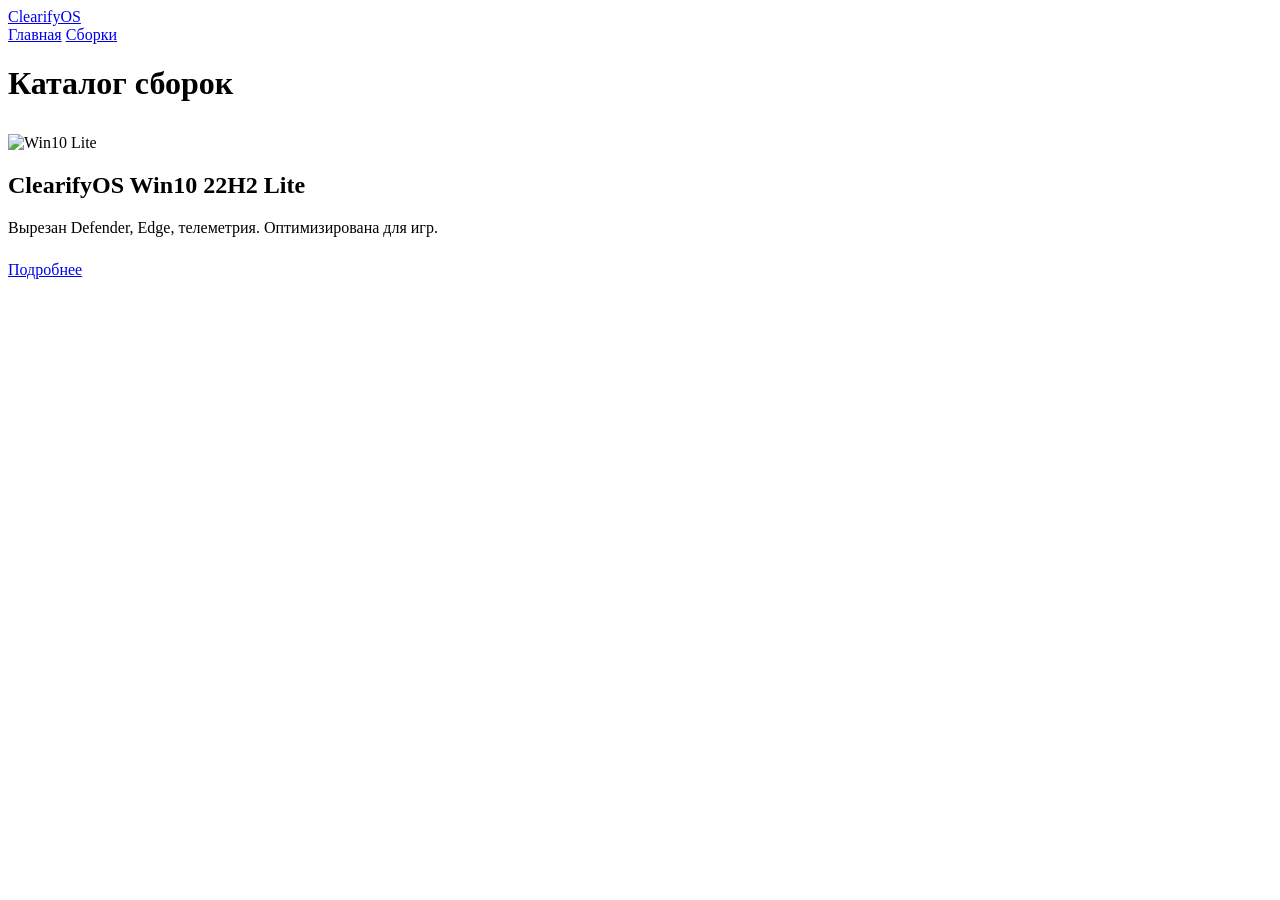
==== builds/index.html @ 61bd9ba1 "Layout The website layout was created in the MD3 style (via Gemini)" ====
<!DOCTYPE html>
<html lang="ru">
<head>
    <meta charset="UTF-8">
    <meta name="viewport" content="width=device-width, initial-scale=1.0">
    <title>Сборки - ClearifyOS</title>
    <link rel="stylesheet" href="/ClearifyOS/style.css">
</head>
<body>

    <header>
        <a href="/ClearifyOS" class="logo">ClearifyOS</a>
        <nav>
            <a href="/ClearifyOS/">Главная</a>
            <a href="/ClearifyOS/builds" class="active">Сборки</a>
        </nav>
    </header>

    <main>
        <h1 style="margin-bottom: 32px; font-size: 32px;">Каталог сборок</h1>

        <div class="builds-grid">
            <div class="card">
                <img src="https://placehold.co/600x337/E1E2E8/44474E?text=Win10+Lite" alt="Win10 Lite">
                <div class="card-content">
                    <h2 class="card-title">ClearifyOS Win10 22H2 Lite</h2>
                    <p style="color: var(--md-sys-color-on-surface-variant); margin-bottom: 24px;">Вырезан Defender, Edge, телеметрия. Оптимизирована для игр.</p>
                    <a href="/ClearifyOS/builds/win11_25h2" class="btn btn-tonal">Подробнее</a>
                </div>
            </div>

            <!-- <div class="card">
                <img src="https://placehold.co/600x337/E1E2E8/44474E?text=Win11+Gaming" alt="Win11 Gaming">
                <div class="card-content">
                    <h2 class="card-title">ClearifyOS Win11 Gaming</h2>
                    <p style="color: var(--md-sys-color-on-surface-variant); margin-bottom: 24px;">Отличный FPS, вырезан весь UWP-мусор. Только локальная учетная запись.</p>
                    <a href="build.html" class="btn btn-tonal">Подробнее</a>
                </div>
            </div> -->
        </div>
    </main>

</body>
</html>
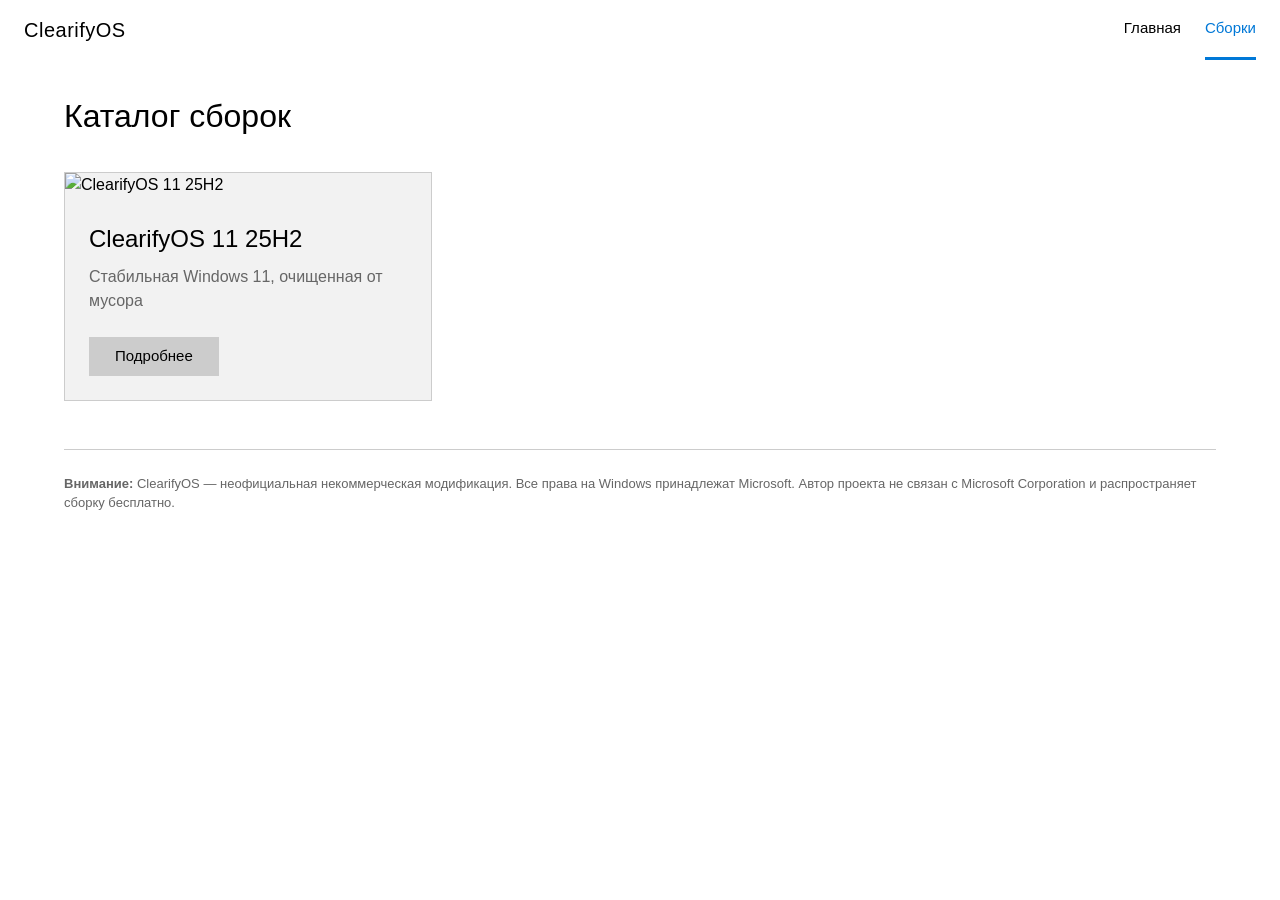
==== commit 71f5a45b: "Add 404 page, images and update UI/style Add a custom 404 error page and new image assets (build scr" ====
--- a/builds/index.html
+++ b/builds/index.html
@@ -3,16 +3,16 @@
 <head>
     <meta charset="UTF-8">
     <meta name="viewport" content="width=device-width, initial-scale=1.0">
-    <title>Сборки - ClearifyOS</title>
-    <link rel="stylesheet" href="/ClearifyOS/style.css">
+    <title>ClearifyOS - Все борки</title>
+    <link rel="stylesheet" href="/style.css">
 </head>
 <body>
 
     <header>
-        <a href="/ClearifyOS" class="logo">ClearifyOS</a>
+        <a href="/" class="logo">ClearifyOS</a>
         <nav>
-            <a href="/ClearifyOS/">Главная</a>
-            <a href="/ClearifyOS/builds" class="active">Сборки</a>
+            <a href="/">Главная</a>
+            <a href="/builds" class="active">Сборки</a>
         </nav>
     </header>
 
@@ -21,11 +21,11 @@
 
         <div class="builds-grid">
             <div class="card">
-                <img src="https://placehold.co/600x337/E1E2E8/44474E?text=Win10+Lite" alt="Win10 Lite">
+                <img src="https://raw.githubusercontent.com/ItzMrazotyaLin/ClearifyOS/refs/heads/main/builds/win11_25h2/cos_25h2_2.png" alt="ClearifyOS 11 25H2">
                 <div class="card-content">
-                    <h2 class="card-title">ClearifyOS Win10 22H2 Lite</h2>
-                    <p style="color: var(--md-sys-color-on-surface-variant); margin-bottom: 24px;">Вырезан Defender, Edge, телеметрия. Оптимизирована для игр.</p>
-                    <a href="/ClearifyOS/builds/win11_25h2" class="btn btn-tonal">Подробнее</a>
+                    <h2 class="card-title">ClearifyOS 11 25H2</h2>
+                    <p style="color: var(--md-sys-color-on-surface-variant); margin-bottom: 24px;">Стабильная Windows 11, очищенная от мусора</p>
+                    <a href="/builds/win11_25h2" class="btn btn-tonal">Подробнее</a>
                 </div>
             </div>
 
@@ -38,6 +38,9 @@
                 </div>
             </div> -->
         </div>
+        <div class="disclaimer">
+            <strong>Внимание:</strong> ClearifyOS — неофициальная некоммерческая модификация. Все права на Windows принадлежат Microsoft. Автор проекта не связан с Microsoft Corporation и распространяет сборку бесплатно.
+        </div>
     </main>
 
 </body>
--- a/style.css
+++ b/style.css
@@ -0,0 +1,353 @@
+:root {
+    --bg-page: #FFFFFF;
+    --bg-surface: #F2F2F2;
+    --text-primary: #000000;
+    --text-secondary: #666666;
+    
+    --accent: #0078D7;
+    --accent-pressed: #005A9E;
+    
+    --border-color: #CCCCCC;
+    --border-hover: #000000;
+    
+    --btn-bg: #CCCCCC;
+    --btn-text: #000000;
+    --btn-active-bg: #999999;
+    --btn-active-text: #000000;
+
+    --md-sys-color-on-surface-variant: var(--text-secondary);
+    --md-sys-color-surface-variant: var(--bg-surface);
+    --md-sys-color-on-background: var(--text-primary);
+    --md-sys-color-primary: var(--accent);
+    --md-sys-shape-corner-extra-large: 0px;
+    --md-sys-shape-corner-large: 0px;
+    --md-sys-shape-corner-full: 0px;
+}
+
+@media (prefers-color-scheme: dark) {
+    :root {
+        --bg-page: #000000;
+        --bg-surface: #1F1F1F;
+        --text-primary: #FFFFFF;
+        --text-secondary: #CCCCCC;
+        
+        --border-color: #333333;
+        --border-hover: #FFFFFF;
+        
+        --btn-bg: #333333;
+        --btn-text: #FFFFFF;
+        --btn-active-bg: #666666;
+        --btn-active-text: #FFFFFF;
+    }
+}
+
+* {
+    box-sizing: border-box;
+    margin: 0;
+    padding: 0;
+}
+
+body {
+    font-family: "Segoe UI", "Segoe WP", -apple-system, BlinkMacSystemFont, Roboto, sans-serif;
+    background-color: var(--bg-page);
+    color: var(--text-primary);
+    line-height: 1.5;
+    -webkit-font-smoothing: antialiased;
+}
+
+h1, h2, h3, h4, h5, h6, .card-title, .logo {
+    font-family: "Segoe UI Light", "Segoe UI", sans-serif;
+    font-weight: 300;
+}
+
+::-webkit-scrollbar { width: 14px; height: 14px; }
+::-webkit-scrollbar-track { background: var(--bg-page); }
+::-webkit-scrollbar-thumb { 
+    background: var(--btn-bg); 
+    border: 3px solid var(--bg-page); 
+}
+::-webkit-scrollbar-thumb:hover { background: var(--text-secondary); }
+
+::selection {
+    background-color: var(--accent);
+    color: #FFFFFF;
+}
+
+header {
+    background-color: var(--bg-page);
+    padding: 0 24px;
+    display: flex;
+    justify-content: space-between;
+    align-items: center;
+    position: sticky;
+    top: 0;
+    z-index: 100;
+    height: 60px;
+}
+
+.logo {
+    font-size: 20px;
+    color: var(--text-primary);
+    text-decoration: none;
+    letter-spacing: 0.5px;
+}
+
+nav {
+    display: flex;
+    height: 100%;
+}
+
+nav a {
+    text-decoration: none;
+    color: var(--text-primary);
+    font-weight: 400;
+    font-size: 15px;
+    margin-left: 24px;
+    display: flex;
+    align-items: center;
+    border-bottom: 3px solid transparent;
+}
+
+nav a:hover {
+    color: var(--text-secondary);
+}
+
+nav a.active {
+    color: var(--accent);
+    border-bottom: 3px solid var(--accent);
+}
+
+main {
+    max-width: 1200px;
+    margin: 0 auto;
+    padding: 32px 24px;
+}
+
+.btn {
+    display: inline-flex;
+    align-items: center;
+    justify-content: center;
+    padding: 6px 24px;
+    min-width: 120px;
+    font-family: "Segoe UI", sans-serif;
+    font-weight: 400;
+    font-size: 15px;
+    text-decoration: none;
+    border: 2px solid transparent;
+    cursor: pointer;
+    transition: transform 0.1s cubic-bezier(0.1, 0.9, 0.2, 1);
+}
+
+.btn-tonal {
+    background-color: var(--btn-bg);
+    color: var(--btn-text);
+}
+
+.btn-tonal:hover {
+    border: 2px solid var(--border-hover);
+}
+
+.btn-tonal:active {
+    background-color: var(--btn-active-bg);
+    color: var(--btn-active-text);
+    border-color: transparent;
+    transform: scale(0.98);
+}
+
+.btn-primary {
+    background-color: var(--accent);
+    color: #FFFFFF;
+}
+
+.btn-primary:hover {
+    border: 2px solid var(--border-hover); 
+}
+
+.btn-primary:active {
+    background-color: var(--accent-pressed);
+    border-color: transparent;
+    transform: scale(0.98);
+}
+
+.slider-container {
+    position: relative;
+    width: 100%;
+    max-width: 900px;
+    margin: 0 auto 48px;
+    border: 1px solid var(--border-color);
+    border-radius: 0;
+    overflow: hidden;
+    background: var(--bg-surface);
+}
+
+.slider-wrapper {
+    display: flex;
+    transition: transform 0.4s ease-in-out;
+}
+
+.slide {
+    min-width: 100%;
+    position: relative;
+}
+
+.slide img {
+    width: 100%;
+    display: block;
+    aspect-ratio: 16/9;
+    object-fit: cover;
+}
+
+.slide-caption {
+    position: absolute;
+    bottom: 0; left: 0; right: 0;
+    background: rgba(0, 0, 0, 0.7);
+    color: #FFFFFF;
+    padding: 16px 24px;
+    font-size: 15px;
+    font-family: "Segoe UI Light", "Segoe UI", sans-serif;
+    font-weight: 300;
+}
+
+.slider-controls {
+    position: absolute;
+    top: 50%;
+    width: 100%;
+    display: flex;
+    justify-content: space-between;
+    transform: translateY(-50%);
+    padding: 0;
+    pointer-events: none;
+}
+
+.slider-btn {
+    pointer-events: auto;
+    width: 48px;
+    height: 48px;
+    border-radius: 0;
+    background: rgba(0, 0, 0, 0.6);
+    color: #FFFFFF;
+    border: 2px solid transparent;
+    cursor: pointer;
+    font-size: 18px;
+    transition: transform 0.1s;
+}
+
+.slider-btn:hover {
+    background: rgba(0, 0, 0, 0.8);
+    border: 2px solid #FFFFFF;
+}
+
+.slider-btn:active {
+    transform: scale(0.95);
+}
+
+.builds-grid {
+    display: grid;
+    grid-template-columns: repeat(auto-fill, minmax(320px, 1fr));
+    gap: 24px;
+}
+
+.card {
+    background-color: var(--bg-surface);
+    border: 1px solid var(--border-color);
+    border-radius: 0;
+    overflow: hidden;
+    transition: outline 0s, transform 0.1s;
+}
+
+.card:active {
+    transform: scale(0.98);
+}
+
+.card img {
+    width: 100%;
+    aspect-ratio: 16/9;
+    object-fit: cover;
+}
+
+.card-content {
+    padding: 24px;
+}
+
+.card-title {
+    font-size: 24px;
+    margin-bottom: 8px;
+    color: var(--text-primary);
+}
+
+.build-header {
+    text-align: left;
+    margin-bottom: 40px;
+}
+
+.build-image {
+    width: 100%;
+    max-width: 800px;
+    border-radius: 0;
+    margin: 0 0 32px 0;
+    display: block;
+    border: 1px solid var(--border-color);
+}
+
+.section-title {
+    font-size: 24px;
+    margin: 32px 0 16px;
+    color: var(--text-primary);
+}
+
+.chip-group {
+    display: flex;
+    flex-wrap: wrap;
+    gap: 8px;
+}
+
+.chip {
+    background: transparent;
+    color: var(--text-primary);
+    padding: 6px 16px;
+    border-radius: 0;
+    font-size: 14px;
+    border: 1px solid var(--border-color);
+}
+
+.notice-box {
+    background: var(--bg-surface);
+    color: var(--text-primary);
+    padding: 16px 20px;
+    border-radius: 0;
+    margin: 24px 0;
+    font-weight: 400;
+    border: 1px solid var(--border-color);
+    border-left: 4px solid var(--accent);
+}
+
+.warning-box {
+    background: var(--bg-surface);
+    color: var(--text-primary);
+    padding: 16px 20px;
+    border-radius: 0;
+    margin: 24px 0;
+    font-weight: 400;
+    border: 1px solid var(--border-color);
+    border-left: 4px solid #D83B01;
+}
+
+.disclaimer {
+    font-size: 13px;
+    color: var(--text-secondary);
+    margin-top: 48px;
+    padding-top: 24px;
+    border-top: 1px solid var(--border-color);
+}
+
+.download-section {
+    margin-top: 40px;
+    display: flex;
+    gap: 16px;
+    justify-content: flex-start;
+}
+
+*:focus-visible {
+    outline: 2px dashed var(--text-primary);
+    outline-offset: 2px;
+}
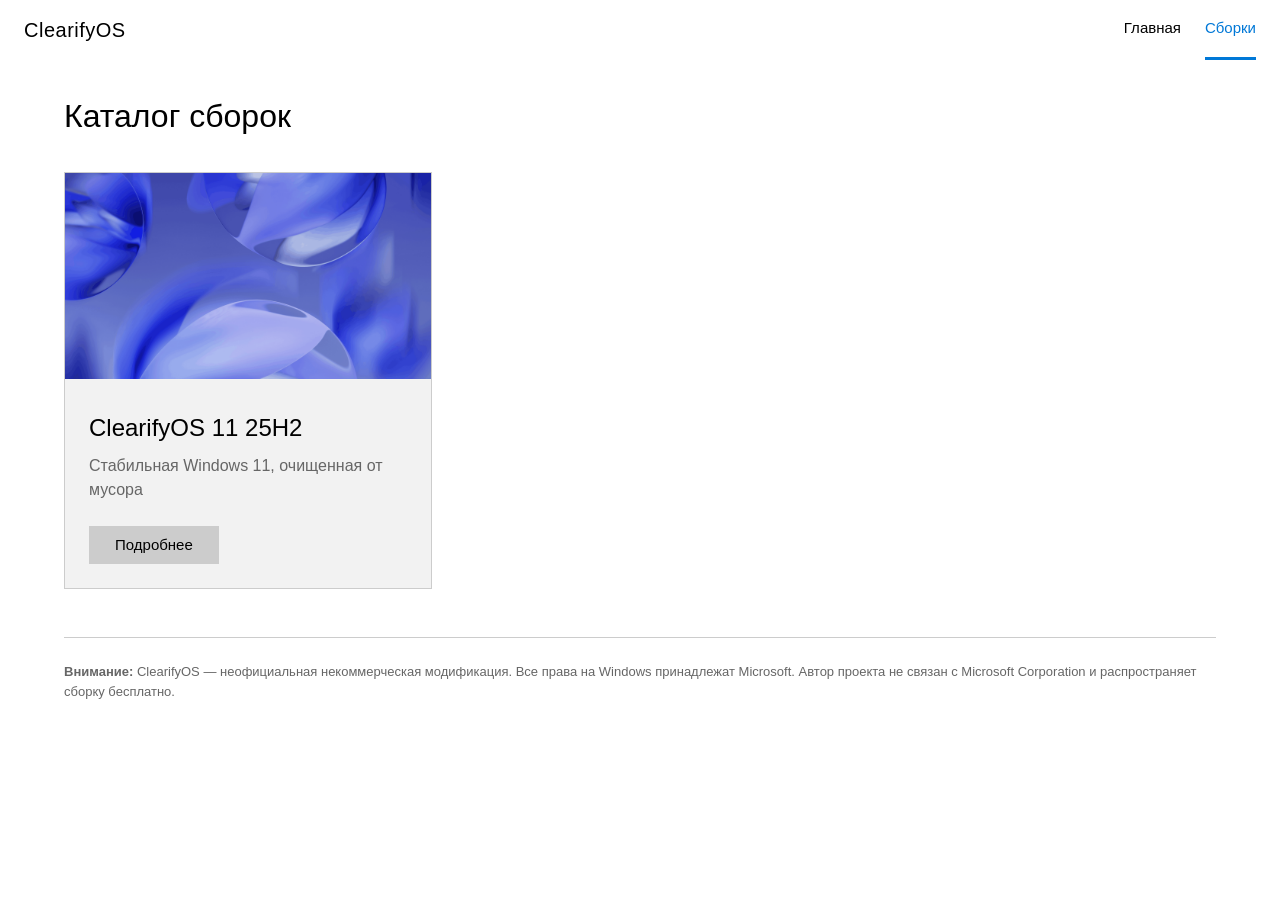
==== commit 0913ccb2: "Switch image URLs to local paths; add images Replace raw.githubusercontent.com image URLs with local" ====
--- a/builds/index.html
+++ b/builds/index.html
@@ -21,7 +21,7 @@
 
         <div class="builds-grid">
             <div class="card">
-                <img src="https://raw.githubusercontent.com/ItzMrazotyaLin/ClearifyOS/refs/heads/main/builds/win11_25h2/cos_25h2_2.png" alt="ClearifyOS 11 25H2">
+                <img src="/builds/win11_25h2/cos_25h2_2.png" alt="ClearifyOS 11 25H2">
                 <div class="card-content">
                     <h2 class="card-title">ClearifyOS 11 25H2</h2>
                     <p style="color: var(--md-sys-color-on-surface-variant); margin-bottom: 24px;">Стабильная Windows 11, очищенная от мусора</p>
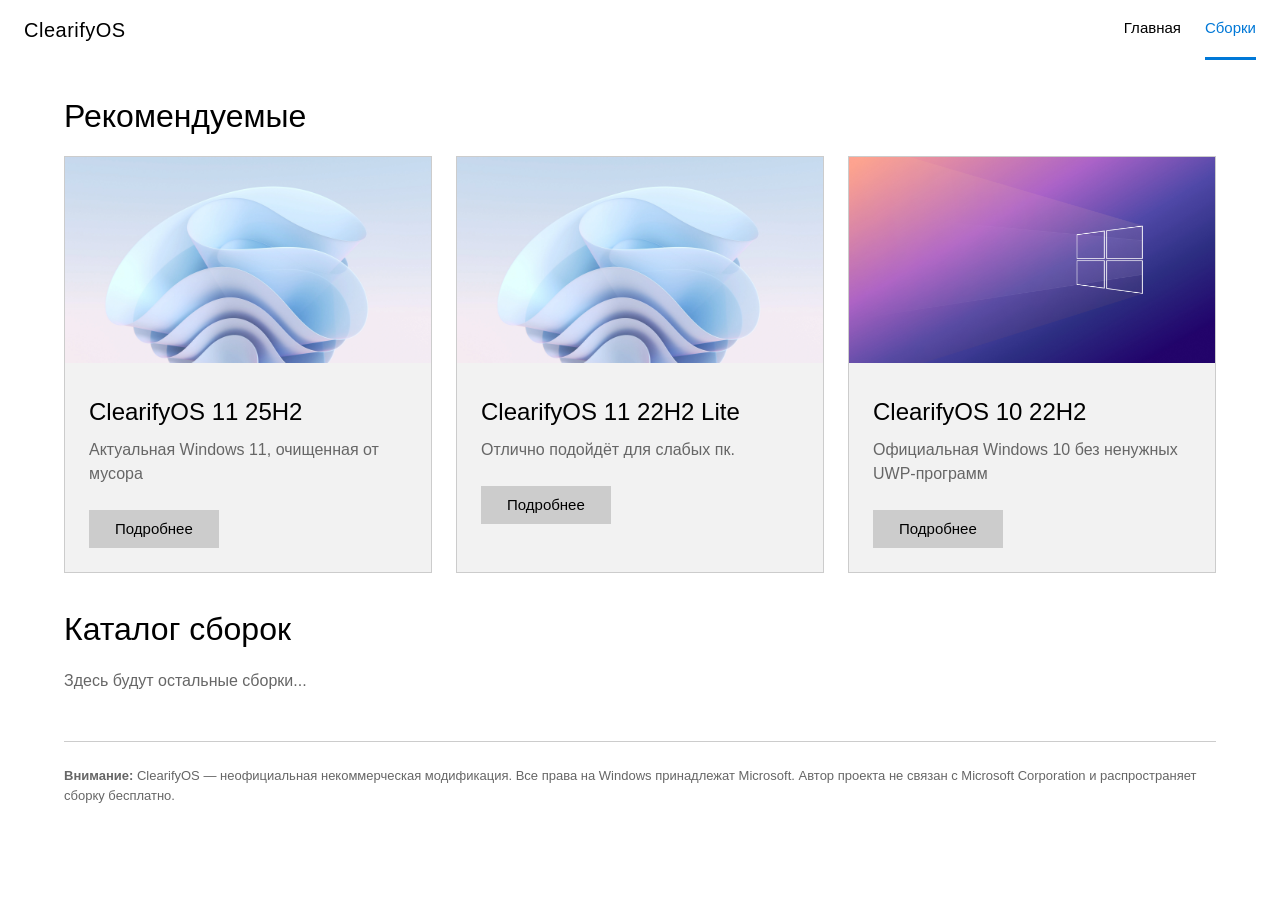
==== commit 331edb32: "Add Win10/Win11 Lite build pages and assets Add dedicated pages and webp assets for Win10 22H2 and W" ====
--- a/builds/index.html
+++ b/builds/index.html
@@ -3,7 +3,7 @@
 <head>
     <meta charset="UTF-8">
     <meta name="viewport" content="width=device-width, initial-scale=1.0">
-    <title>ClearifyOS - Все борки</title>
+    <title>ClearifyOS - Все сборки</title>
     <link rel="stylesheet" href="/style.css">
 </head>
 <body>
@@ -17,26 +17,40 @@
     </header>
 
     <main>
-        <h1 style="margin-bottom: 32px; font-size: 32px;">Каталог сборок</h1>
+        <h1 style="margin-bottom: 16px; font-size: 32px;">Рекомендуемые</h1>
 
         <div class="builds-grid">
             <div class="card">
-                <img src="/builds/win11_25h2/cos_25h2_2.png" alt="ClearifyOS 11 25H2">
+                <img src="win11_25h2/wallpaper.webp" alt="ClearifyOS 11 25H2">
                 <div class="card-content">
                     <h2 class="card-title">ClearifyOS 11 25H2</h2>
-                    <p style="color: var(--md-sys-color-on-surface-variant); margin-bottom: 24px;">Стабильная Windows 11, очищенная от мусора</p>
+                    <p style="color: var(--md-sys-color-on-surface-variant); margin-bottom: 24px;">Актуальная Windows 11, очищенная от мусора</p>
                     <a href="/builds/win11_25h2" class="btn btn-tonal">Подробнее</a>
                 </div>
             </div>
 
-            <!-- <div class="card">
-                <img src="https://placehold.co/600x337/E1E2E8/44474E?text=Win11+Gaming" alt="Win11 Gaming">
+            <div class="card">
+                <img src="win11_22h2_lite/wallpaper.webp" alt="ClearifyOS 11 22H2 Lite">
                 <div class="card-content">
-                    <h2 class="card-title">ClearifyOS Win11 Gaming</h2>
-                    <p style="color: var(--md-sys-color-on-surface-variant); margin-bottom: 24px;">Отличный FPS, вырезан весь UWP-мусор. Только локальная учетная запись.</p>
-                    <a href="build.html" class="btn btn-tonal">Подробнее</a>
+                    <h2 class="card-title">ClearifyOS 11 22H2 Lite</h2>
+                    <p style="color: var(--md-sys-color-on-surface-variant); margin-bottom: 24px;">Отлично подойдёт для слабых пк.</p>
+                    <a href="/builds/win11_22h2_lite" class="btn btn-tonal">Подробнее</a>
                 </div>
-            </div> -->
+            </div>
+
+            <div class="card">
+                <img src="win10_22h2/wallpaper.webp" alt="ClearifyOS 10 22H2">
+                <div class="card-content">
+                    <h2 class="card-title">ClearifyOS 10 22H2</h2>
+                    <p style="color: var(--md-sys-color-on-surface-variant); margin-bottom: 24px;">Официальная Windows 10 без ненужных UWP-программ</p>
+                    <a href="/builds/win10_22h2" class="btn btn-tonal">Подробнее</a>
+                </div>
+            </div>
+        </div>
+        <h1 style="margin-bottom: 16px; margin-top: 32px; font-size: 32px;">Каталог сборок</h1>
+
+        <div class="builds-grid">
+            <p style="color: var(--md-sys-color-on-surface-variant);">Здесь будут остальные сборки...</p>
         </div>
         <div class="disclaimer">
             <strong>Внимание:</strong> ClearifyOS — неофициальная некоммерческая модификация. Все права на Windows принадлежат Microsoft. Автор проекта не связан с Microsoft Corporation и распространяет сборку бесплатно.
--- a/style.css
+++ b/style.css
@@ -310,6 +310,10 @@
     border: 1px solid var(--border-color);
 }
 
+.chip a{
+    color: var(--text-primary)
+}
+
 .notice-box {
     background: var(--bg-surface);
     color: var(--text-primary);
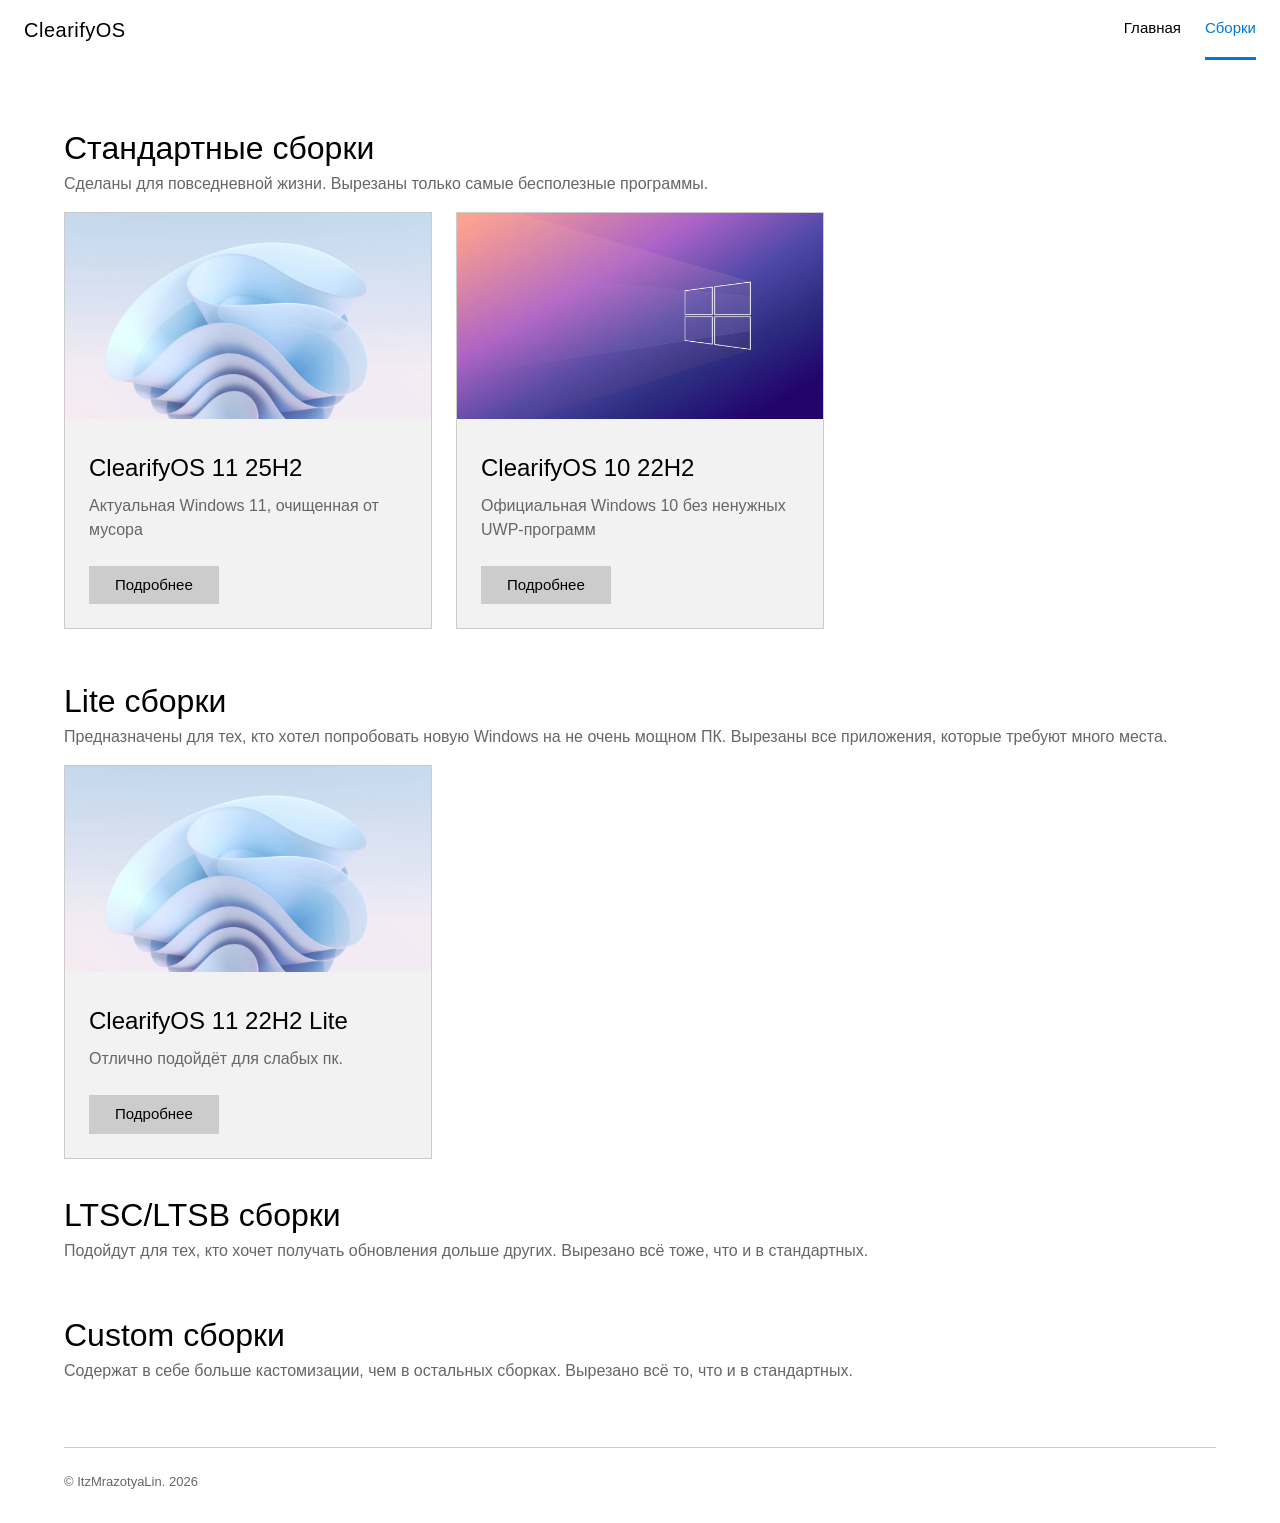
==== commit 1e3873a8: "Update builds pages and chip styles Update site content and styles across build pages and 404. Chang" ====
--- a/builds/index.html
+++ b/builds/index.html
@@ -17,11 +17,12 @@
     </header>
 
     <main>
-        <h1 style="margin-bottom: 16px; font-size: 32px;">Рекомендуемые</h1>
+        <h1 style="margin-bottom: 0px; margin-top: 32px; font-size: 32px;">Стандартные сборки</h1>
+        <p style="color: var(--md-sys-color-on-surface-variant); margin-bottom: 16px;">Сделаны для повседневной жизни. Вырезаны только самые бесполезные программы.</p>
 
         <div class="builds-grid">
             <div class="card">
-                <img src="win11_25h2/wallpaper.webp" alt="ClearifyOS 11 25H2">
+                <img src="/builds/win11_25h2/wallpaper.webp" alt="ClearifyOS 11 25H2">
                 <div class="card-content">
                     <h2 class="card-title">ClearifyOS 11 25H2</h2>
                     <p style="color: var(--md-sys-color-on-surface-variant); margin-bottom: 24px;">Актуальная Windows 11, очищенная от мусора</p>
@@ -30,16 +31,7 @@
             </div>
 
             <div class="card">
-                <img src="win11_22h2_lite/wallpaper.webp" alt="ClearifyOS 11 22H2 Lite">
-                <div class="card-content">
-                    <h2 class="card-title">ClearifyOS 11 22H2 Lite</h2>
-                    <p style="color: var(--md-sys-color-on-surface-variant); margin-bottom: 24px;">Отлично подойдёт для слабых пк.</p>
-                    <a href="/builds/win11_22h2_lite" class="btn btn-tonal">Подробнее</a>
-                </div>
-            </div>
-
-            <div class="card">
-                <img src="win10_22h2/wallpaper.webp" alt="ClearifyOS 10 22H2">
+                <img src="/builds/win10_22h2/wallpaper.webp" alt="ClearifyOS 10 22H2">
                 <div class="card-content">
                     <h2 class="card-title">ClearifyOS 10 22H2</h2>
                     <p style="color: var(--md-sys-color-on-surface-variant); margin-bottom: 24px;">Официальная Windows 10 без ненужных UWP-программ</p>
@@ -47,13 +39,36 @@
                 </div>
             </div>
         </div>
-        <h1 style="margin-bottom: 16px; margin-top: 32px; font-size: 32px;">Каталог сборок</h1>
+
+        <h1 style="margin-bottom: 0px; margin-top: 48px; font-size: 32px;">Lite сборки</h1>
+        <p style="color: var(--md-sys-color-on-surface-variant); margin-bottom: 16px;">Предназначены для тех, кто хотел попробовать новую Windows на не очень мощном ПК. Вырезаны все приложения, которые требуют много места.</p>
 
         <div class="builds-grid">
-            <p style="color: var(--md-sys-color-on-surface-variant);">Здесь будут остальные сборки...</p>
+            <div class="card">
+                <img src="/builds/win11_22h2_lite/wallpaper.webp" alt="ClearifyOS 11 22H2 Lite">
+                <div class="card-content">
+                    <h2 class="card-title">ClearifyOS 11 22H2 Lite</h2>
+                    <p style="color: var(--md-sys-color-on-surface-variant); margin-bottom: 24px;">Отлично подойдёт для слабых пк.</p>
+                    <a href="/builds/win11_22h2_lite" class="btn btn-tonal">Подробнее</a>
+                </div>
+            </div>
         </div>
-        <div class="disclaimer">
-            <strong>Внимание:</strong> ClearifyOS — неофициальная некоммерческая модификация. Все права на Windows принадлежат Microsoft. Автор проекта не связан с Microsoft Corporation и распространяет сборку бесплатно.
+
+        <h1 style="margin-bottom: 0px; margin-top: 32px; font-size: 32px;">LTSC/LTSB сборки</h1>
+        <p style="color: var(--md-sys-color-on-surface-variant); margin-bottom: 16px;">Подойдут для тех, кто хочет получать обновления дольше других. Вырезано всё тоже, что и в стандартных. </p>
+
+        <div class="builds-grid">
+            <!-- <p style="color: var(--md-sys-color-on-surface-variant);">Здесь будут остальные сборки...</p> -->
+        </div>
+
+        <h1 style="margin-bottom: 0px; margin-top: 32px; font-size: 32px;">Custom сборки</h1>
+        <p style="color: var(--md-sys-color-on-surface-variant); margin-bottom: 16px;">Содержат в себе больше кастомизации, чем в остальных сборках. Вырезано всё то, что и в стандартных.</p>
+
+        <div class="builds-grid">
+            <!-- <p style="color: var(--md-sys-color-on-surface-variant);">Здесь будут остальные сборки...</p> -->
+        </div>
+        <div class="copyright">
+            © ItzMrazotyaLin. 2026
         </div>
     </main>
 
--- a/style.css
+++ b/style.css
@@ -6,6 +6,8 @@
     
     --accent: #0078D7;
     --accent-pressed: #005A9E;
+    --accent-removed: rgb(168, 33, 33);
+    --accent-added: green;
     
     --border-color: #CCCCCC;
     --border-hover: #000000;
@@ -301,16 +303,37 @@
     gap: 8px;
 }
 
-.chip {
+.changed-chip {
     background: transparent;
     color: var(--text-primary);
     padding: 6px 16px;
     border-radius: 0;
     font-size: 14px;
     border: 1px solid var(--border-color);
-}
-
-.chip a{
+    border-left: 2px solid var(--accent);
+}
+
+.removed-chip {
+    background: transparent;
+    color: var(--text-primary);
+    padding: 6px 16px;
+    border-radius: 0;
+    font-size: 14px;
+    border: 1px solid var(--border-color);
+    border-left: 2px solid var(--accent-removed);
+}
+
+.added-chip {
+    background: transparent;
+    color: var(--text-primary);
+    padding: 6px 16px;
+    border-radius: 0;
+    font-size: 14px;
+    border: 1px solid var(--border-color);
+    border-left: 2px solid var(--accent-added);
+}
+
+.removed-chip a{
     color: var(--text-primary)
 }
 
@@ -336,7 +359,7 @@
     border-left: 4px solid #D83B01;
 }
 
-.disclaimer {
+.copyright {
     font-size: 13px;
     color: var(--text-secondary);
     margin-top: 48px;
@@ -344,6 +367,21 @@
     border-top: 1px solid var(--border-color);
 }
 
+.install-warning {
+    margin-top: 24px;
+    /* background-color: var(--md-sys-color-surface-variant); */
+    border: 2px solid rgb(201, 0, 0);
+    padding: 10px;
+    font-family: 'Segoe UI Light', Tahoma, Geneva, Verdana, sans-serif;
+    font-size: large;
+}
+
+.install-warning ul {
+    margin-left: 20px;
+    font-size: 18px;
+    padding: 5px;
+}
+
 .download-section {
     margin-top: 40px;
     display: flex;
